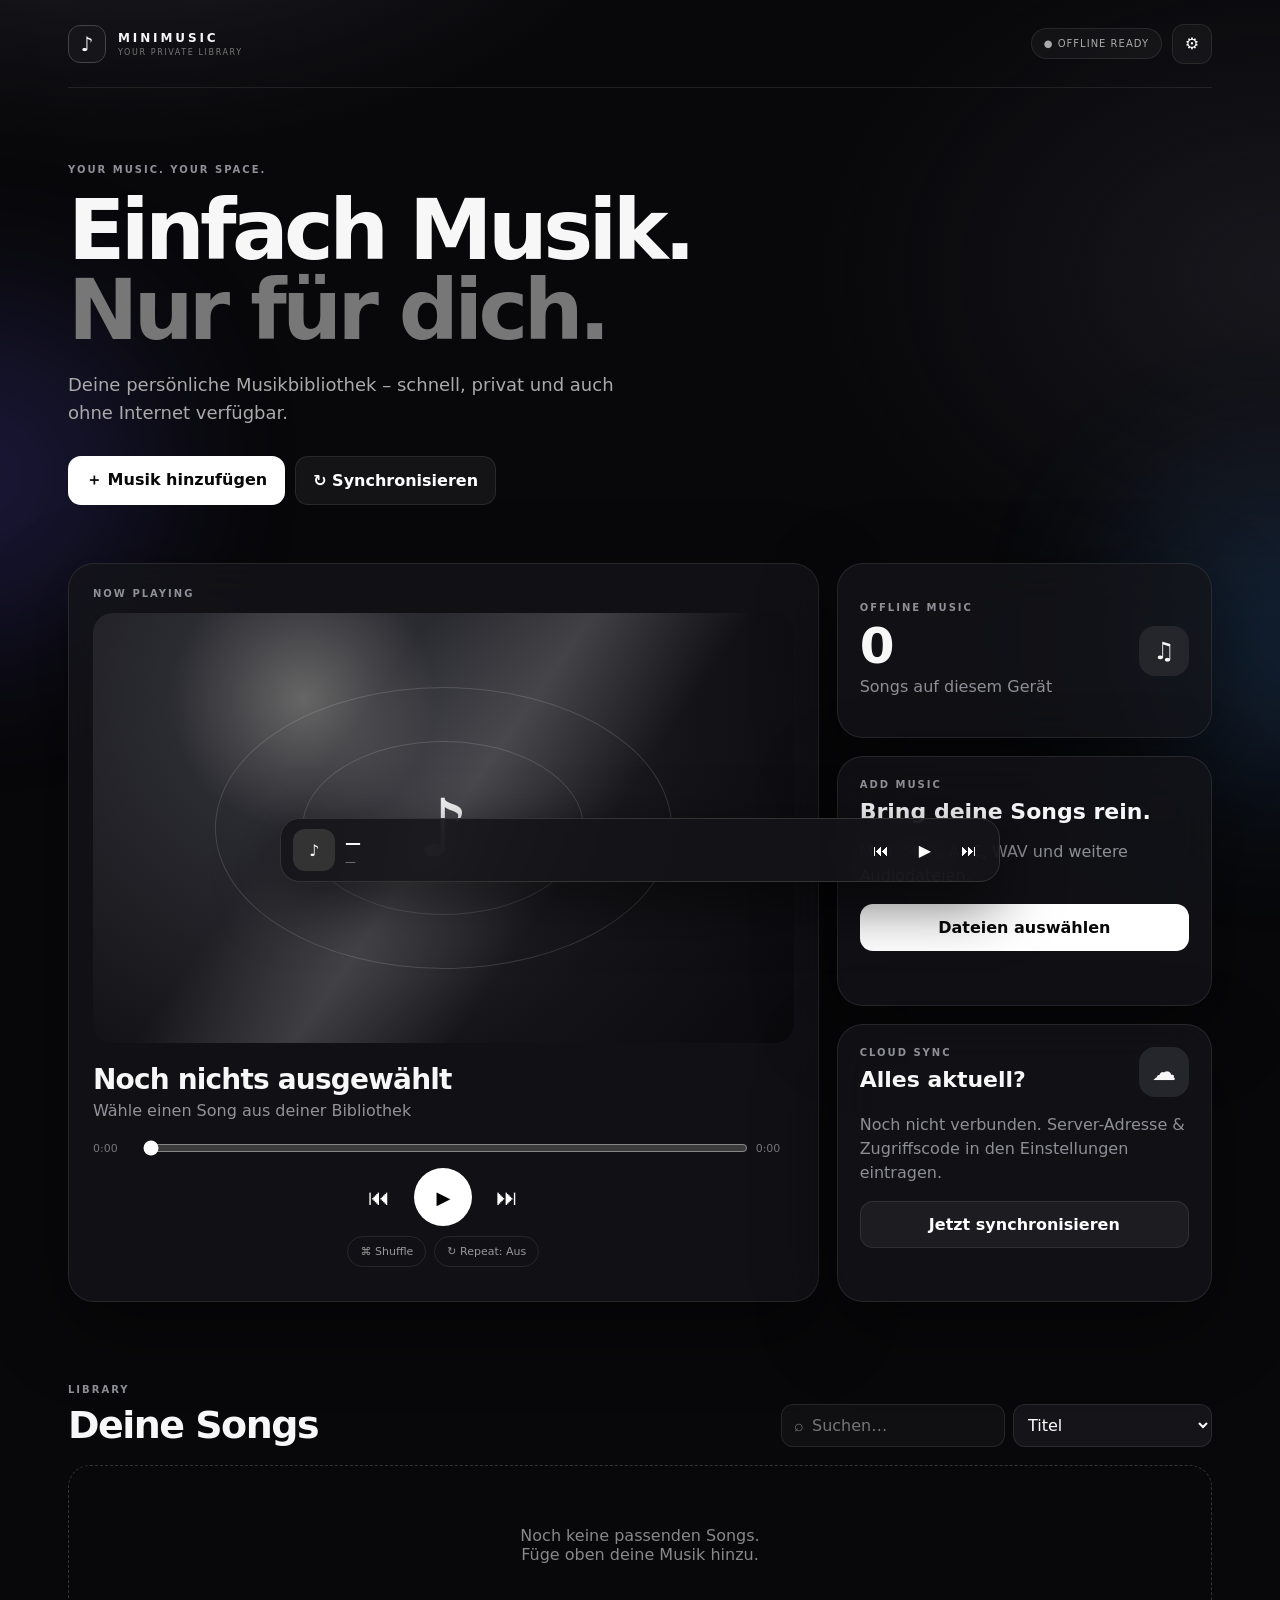
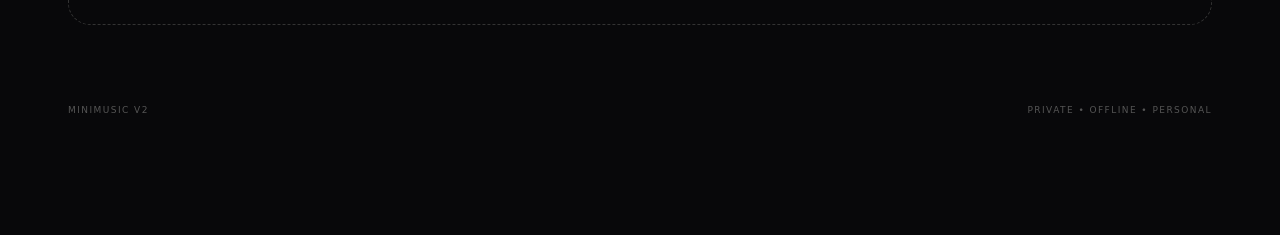
==== docs/index.html @ 5c09c785 "Add files via upload" ====
<!doctype html>
<html lang="de">
<head>
<meta charset="utf-8">
<meta name="viewport" content="width=device-width,initial-scale=1,viewport-fit=cover">
<meta name="theme-color" content="#08080a">
<meta name="apple-mobile-web-app-capable" content="yes">
<meta name="apple-mobile-web-app-status-bar-style" content="black-translucent">
<meta name="apple-mobile-web-app-title" content="MiniMusic">
<link rel="manifest" href="manifest.webmanifest">
<link rel="apple-touch-icon" href="icon.svg">
<link rel="stylesheet" href="styles.css">
<title>MiniMusic</title>
</head>
<body>
<div class="ambient ambient-a"></div><div class="ambient ambient-b"></div>

<div class="app-shell">
<header class="topbar">
  <div class="brand"><div class="brand-mark">♪</div><div><div class="brand-name">MINIMUSIC</div><div class="brand-sub">YOUR PRIVATE LIBRARY</div></div></div>
  <div class="top-actions"><span id="connection" class="pill">● OFFLINE READY</span><button class="icon-btn" id="settingsBtn" aria-label="Einstellungen">⚙</button></div>
</header>

<main>
<section class="hero">
  <div class="eyebrow">YOUR MUSIC. YOUR SPACE.</div>
  <h1>Einfach Musik.<br><span>Nur für dich.</span></h1>
  <p>Deine persönliche Musikbibliothek – schnell, privat und auch ohne Internet verfügbar.</p>
  <div class="hero-actions"><button class="btn light" id="heroImport">＋ Musik hinzufügen</button><button class="btn glass" id="heroSync">↻ Synchronisieren</button></div>
</section>

<section class="dashboard-grid">
  <div class="card now-card">
    <div class="card-label">NOW PLAYING</div>
    <div class="art" id="heroArt"><div class="art-note">♪</div><div class="art-shine"></div></div>
    <div class="now-title" id="heroTitle">Noch nichts ausgewählt</div>
    <div class="now-artist" id="heroArtist">Wähle einen Song aus deiner Bibliothek</div>
    <div class="timeline"><span id="elapsed">0:00</span><input id="progress" type="range" min="0" max="100" value="0"><span id="duration">0:00</span></div>
    <div class="transport"><button id="prev">⏮</button><button class="play-big" id="play">▶</button><button id="next">⏭</button></div>
    <div class="transport secondary"><button id="shuffle">⌘ Shuffle</button><button id="repeat">↻ Repeat: Aus</button></div>
  </div>

  <div class="side-stack">
    <div class="card stat-card"><div><div class="card-label">OFFLINE MUSIC</div><div class="stat" id="songCount">0</div><div class="muted">Songs auf diesem Gerät</div></div><div class="stat-icon">♫</div></div>
    <div class="card upload-card"><div class="card-label">ADD MUSIC</div><h2>Bring deine Songs rein.</h2><p>MP3, M4A, AAC, WAV und weitere Audiodateien.</p><button class="btn light full" id="importBtn">Dateien auswählen</button><input id="fileInput" type="file" accept="audio/*" multiple hidden></div>
    <div class="card sync-card"><div class="row"><div><div class="card-label">CLOUD SYNC</div><h2>Alles aktuell?</h2></div><div class="sync-orb">☁</div></div><p id="syncText">Bereit für deinen privaten Sync-Server.</p><button class="btn glass full" id="syncBtn">Jetzt synchronisieren</button></div>
  </div>
</section>

<section class="library-section">
  <div class="section-head"><div><div class="eyebrow">LIBRARY</div><h2>Deine Songs</h2></div><div class="library-tools"><label class="search"><span>⌕</span><input id="search" placeholder="Suchen…"></label><select id="sort"><option value="title">Titel</option><option value="newest">Zuletzt hinzugefügt</option></select></div></div>
  <div id="library" class="library"></div>
</section>
</main>

<footer><span>MINIMUSIC V2</span><span>PRIVATE • OFFLINE • PERSONAL</span></footer>
</div>

<div class="bottom-player" id="bottomPlayer" hidden><div class="mini-art">♪</div><div class="mini-meta"><b id="miniTitle">—</b><span id="miniArtist">—</span></div><button id="miniPrev">⏮</button><button id="miniPlay">▶</button><button id="miniNext">⏭</button></div>

<dialog id="settingsDialog"><div class="dialog">
  <div class="dialog-head"><div><div class="eyebrow">SETTINGS</div><h2>MiniMusic</h2></div><button class="icon-btn" id="closeSettings">×</button></div>

  <div class="setting-block">
    <b>Cloud-Server</b>
    <p>Verbindung zu deinem privaten MiniMusic-Server (auf deinem PC oder gehostet). Der Zugriffscode wird nur auf diesem Gerät gespeichert, nicht im App-Code.</p>
    <label class="field-label" for="apiBaseInput">Server-Adresse</label>
    <input id="apiBaseInput" type="url" placeholder="https://deine-öffentliche-adresse">
    <label class="field-label" for="apiTokenInput">Zugriffscode</label>
    <input id="apiTokenInput" type="password" placeholder="Zugriffscode vom Server">
    <button class="btn light full" id="saveApiSettings" style="margin-top:10px">Verbindung speichern</button>
    <p id="apiStatus" class="muted small"></p>
  </div>

  <div class="setting"><div><b>Nur WLAN synchronisieren</b><p>Verhindert große Downloads über mobile Daten.</p></div><label class="switch"><input id="wifiOnly" type="checkbox" checked><span></span></label></div>
  <div class="setting"><div><b>Offline-Speicher</b><p id="storageInfo">Wird berechnet…</p></div></div>
  <div class="setting"><div><b>App installieren</b><p>Auf iPhone: Safari → Teilen → Zum Home-Bildschirm.</p></div></div>
</div></dialog>

<div id="toast" class="toast"></div>
<audio id="audio" preload="metadata"></audio>
<script src="config.js"></script><script src="app.js"></script>
</body>
</html>
---- docs/styles.css ----
:root{--bg:#08080a;--panel:rgba(22,22,27,.72);--line:rgba(255,255,255,.09);--text:#f7f7f8;--muted:#96969f;--soft:#1c1c22;--accent:#fff;--shadow:0 24px 80px rgba(0,0,0,.45);font-family:-apple-system,BlinkMacSystemFont,"SF Pro Display","Inter",system-ui,sans-serif;color-scheme:dark}
*{box-sizing:border-box}html{background:var(--bg);scroll-behavior:smooth}body{margin:0;min-height:100vh;background:radial-gradient(1000px 600px at 10% -10%,#22222b 0%,transparent 55%),radial-gradient(800px 600px at 100% 15%,#17171d 0%,transparent 58%),var(--bg);color:var(--text);overflow-x:hidden}.ambient{position:fixed;filter:blur(90px);opacity:.2;pointer-events:none;border-radius:50%;z-index:0}.ambient-a{width:320px;height:320px;left:-180px;top:35%;background:#6d5dfc}.ambient-b{width:280px;height:280px;right:-140px;top:55%;background:#4e9fff}
button,input,select{font:inherit}button{cursor:pointer}.app-shell{position:relative;z-index:1;max-width:1200px;margin:auto;padding:0 28px 120px}.topbar{height:88px;display:flex;align-items:center;justify-content:space-between;border-bottom:1px solid var(--line)}.brand{display:flex;gap:12px;align-items:center}.brand-mark{width:38px;height:38px;border:1px solid #444;border-radius:12px;display:grid;place-items:center;background:#15151a;font-size:20px}.brand-name{font-size:12px;letter-spacing:.24em;font-weight:800}.brand-sub{font-size:8px;color:#777;letter-spacing:.2em;margin-top:3px}.top-actions{display:flex;gap:10px;align-items:center}.pill{font-size:10px;letter-spacing:.1em;border:1px solid var(--line);background:rgba(255,255,255,.035);padding:9px 12px;border-radius:999px;color:#aaa}.icon-btn{width:40px;height:40px;border:1px solid var(--line);background:rgba(255,255,255,.035);color:#fff;border-radius:12px}
.hero{padding:76px 0 58px;max-width:780px}.eyebrow,.card-label{font-size:10px;letter-spacing:.2em;font-weight:800;color:#8f8f98}.hero h1{font-size:clamp(48px,7vw,84px);line-height:.95;letter-spacing:-.055em;margin:16px 0 20px}.hero h1 span{color:#777}.hero p{font-size:18px;line-height:1.6;color:#aaa;max-width:590px}.hero-actions{display:flex;gap:10px;margin-top:28px}.btn{border:1px solid var(--line);border-radius:13px;padding:13px 17px;font-weight:750}.btn.light{background:#fff;color:#08080a}.btn.glass{background:rgba(255,255,255,.05);color:#fff}.btn.full{width:100%}
.dashboard-grid{display:grid;grid-template-columns:minmax(0,1.5fr) minmax(300px,.75fr);gap:18px}.card{border:1px solid var(--line);background:var(--panel);backdrop-filter:blur(24px);border-radius:26px;box-shadow:var(--shadow)}.now-card{padding:24px}.art{height:min(430px,42vw);min-height:280px;border-radius:20px;margin:14px 0 20px;position:relative;overflow:hidden;background:radial-gradient(circle at 30% 20%,#666 0,#2b2b32 22%,#141418 65%,#0a0a0d 100%);display:grid;place-items:center}.art:before,.art:after{content:"";position:absolute;border-radius:50%;border:1px solid rgba(255,255,255,.14)}.art:before{width:65%;height:65%}.art:after{width:40%;height:40%}.art-note{font-size:80px;z-index:2}.art-shine{position:absolute;inset:-50%;background:linear-gradient(115deg,transparent 42%,rgba(255,255,255,.16) 50%,transparent 58%);transform:rotate(10deg);animation:shine 7s infinite}@keyframes shine{0%,60%{transform:translateX(-35%) rotate(10deg)}100%{transform:translateX(35%) rotate(10deg)}}.now-title{font-size:28px;font-weight:800;letter-spacing:-.03em;white-space:nowrap;overflow:hidden;text-overflow:ellipsis}.now-artist{color:#92929a;margin-top:5px}.timeline{display:grid;grid-template-columns:38px 1fr 38px;gap:10px;align-items:center;color:#777;font-size:11px;margin-top:18px}.timeline input{width:100%;accent-color:white}.transport{display:flex;justify-content:center;gap:14px;margin:10px 0}.transport button{border:0;background:none;color:#fff;font-size:22px;padding:10px}.transport .play-big{width:58px;height:58px;border-radius:50%;background:#fff;color:#000;font-size:18px}.transport.secondary{gap:8px}.transport.secondary button{font-size:11px;color:#999;border:1px solid var(--line);border-radius:999px;padding:8px 12px}
.side-stack{display:grid;gap:18px}.stat-card,.upload-card,.sync-card{padding:22px}.stat-card{display:flex;justify-content:space-between;align-items:center;min-height:140px}.stat{font-size:50px;font-weight:850;letter-spacing:-.06em;margin-top:4px}.muted,.upload-card p,.sync-card p{color:#8e8e97;line-height:1.5}.stat-icon,.sync-orb{width:50px;height:50px;border-radius:16px;background:#25252c;display:grid;place-items:center;font-size:24px}.upload-card h2,.sync-card h2{margin:9px 0 5px;font-size:22px}.row{display:flex;align-items:center;justify-content:space-between}
.library-section{padding-top:82px}.section-head{display:flex;justify-content:space-between;gap:20px;align-items:end;margin-bottom:18px}.section-head h2{font-size:38px;letter-spacing:-.04em;margin:8px 0 0}.library-tools{display:flex;gap:8px}.search{display:flex;gap:8px;align-items:center;border:1px solid var(--line);background:rgba(255,255,255,.035);border-radius:12px;padding:0 12px;color:#777}.search input{width:180px;background:none;border:0;outline:0;color:#fff;padding:11px 0}.library-tools select{border:1px solid var(--line);background:#151519;color:#fff;border-radius:12px;padding:0 10px}.library{display:grid;gap:8px}.song{display:grid;grid-template-columns:48px 1fr auto auto;align-items:center;gap:14px;padding:12px 14px;border:1px solid transparent;border-radius:17px;background:rgba(255,255,255,.025);transition:.2s}.song:hover{background:rgba(255,255,255,.06);border-color:var(--line)}.song-art{width:48px;height:48px;border-radius:13px;background:linear-gradient(145deg,#333,#121216);display:grid;place-items:center}.song-title{font-weight:750;white-space:nowrap;overflow:hidden;text-overflow:ellipsis}.song-sub{font-size:12px;color:#777;margin-top:4px}.song-actions{display:flex;gap:6px}.song-actions button{border:1px solid var(--line);background:#18181d;color:#fff;border-radius:10px;padding:8px 10px}.empty{padding:60px 20px;text-align:center;border:1px dashed #333;border-radius:22px;color:#888}footer{display:flex;justify-content:space-between;color:#555;font-size:9px;letter-spacing:.16em;margin-top:80px}
.bottom-player{position:fixed;z-index:20;left:50%;transform:translateX(-50%);bottom:18px;width:min(720px,calc(100% - 28px));background:rgba(20,20,24,.88);border:1px solid #333;border-radius:20px;backdrop-filter:blur(24px);padding:10px 12px;display:flex;align-items:center;gap:10px;box-shadow:0 20px 60px #0009}.mini-art{width:42px;height:42px;border-radius:12px;background:#333;display:grid;place-items:center}.mini-meta{min-width:0;flex:1}.mini-meta b,.mini-meta span{display:block;white-space:nowrap;overflow:hidden;text-overflow:ellipsis}.mini-meta span{font-size:11px;color:#888;margin-top:3px}.bottom-player button{border:0;background:none;color:#fff;padding:10px}
dialog{border:0;background:transparent;color:#fff;max-width:520px;width:calc(100% - 28px)}dialog::backdrop{background:#000b;backdrop-filter:blur(8px)}.dialog{background:#151519;border:1px solid #333;border-radius:24px;padding:22px}.dialog-head{display:flex;justify-content:space-between}.dialog h2{margin:7px 0 20px}.setting{display:flex;justify-content:space-between;align-items:center;border-top:1px solid var(--line);padding:18px 0}.setting p{margin:5px 0 0;color:#888;font-size:13px;line-height:1.5}.switch input{display:none}.switch span{display:block;width:48px;height:28px;border-radius:99px;background:#333;position:relative}.switch span:after{content:"";position:absolute;width:22px;height:22px;border-radius:50%;background:#aaa;top:3px;left:3px;transition:.2s}.switch input:checked+span{background:#fff}.switch input:checked+span:after{left:23px;background:#000}.toast{position:fixed;z-index:50;left:50%;bottom:90px;transform:translateX(-50%) translateY(20px);opacity:0;pointer-events:none;background:#fff;color:#000;padding:11px 16px;border-radius:999px;font-weight:700;font-size:13px;transition:.25s}.toast.show{opacity:1;transform:translateX(-50%) translateY(0)}
@media(max-width:850px){.app-shell{padding:0 16px 120px}.topbar{height:72px}.pill{display:none}.hero{padding:54px 0 38px}.hero h1{font-size:48px}.hero p{font-size:16px}.hero-actions{flex-wrap:wrap}.dashboard-grid{grid-template-columns:1fr}.art{height:72vw}.library-section{padding-top:60px}.section-head{display:block}.library-tools{margin-top:16px}.search{flex:1}.search input{width:100%}.library-tools select{height:42px}.song{grid-template-columns:44px 1fr auto}.song .delete{display:none}.song-art{width:44px;height:44px}.song-actions button{padding:9px}.song-sub{font-size:11px}footer{display:none}}
@media(max-width:500px){.hero h1{font-size:42px}.now-card,.upload-card,.sync-card,.stat-card{border-radius:21px}.art{min-height:250px}.transport.secondary{margin-top:3px}.transport.secondary button{font-size:10px}.library-tools{display:grid;grid-template-columns:1fr 120px}.search input{width:100%}}
.setting-block{border-top:1px solid var(--line);padding:18px 0;display:flex;flex-direction:column;gap:9px}.setting-block b{font-size:15px}.setting-block>p{margin:0 0 4px;color:#888;font-size:13px;line-height:1.5}.field-label{font-size:11px;color:#8f8f98;letter-spacing:.05em;margin-top:4px}.setting-block input{background:#15151a;border:1px solid var(--line);color:#fff;border-radius:11px;padding:11px 12px;outline:0;width:100%}.muted.small{color:#888;font-size:12px;margin:2px 0 0}
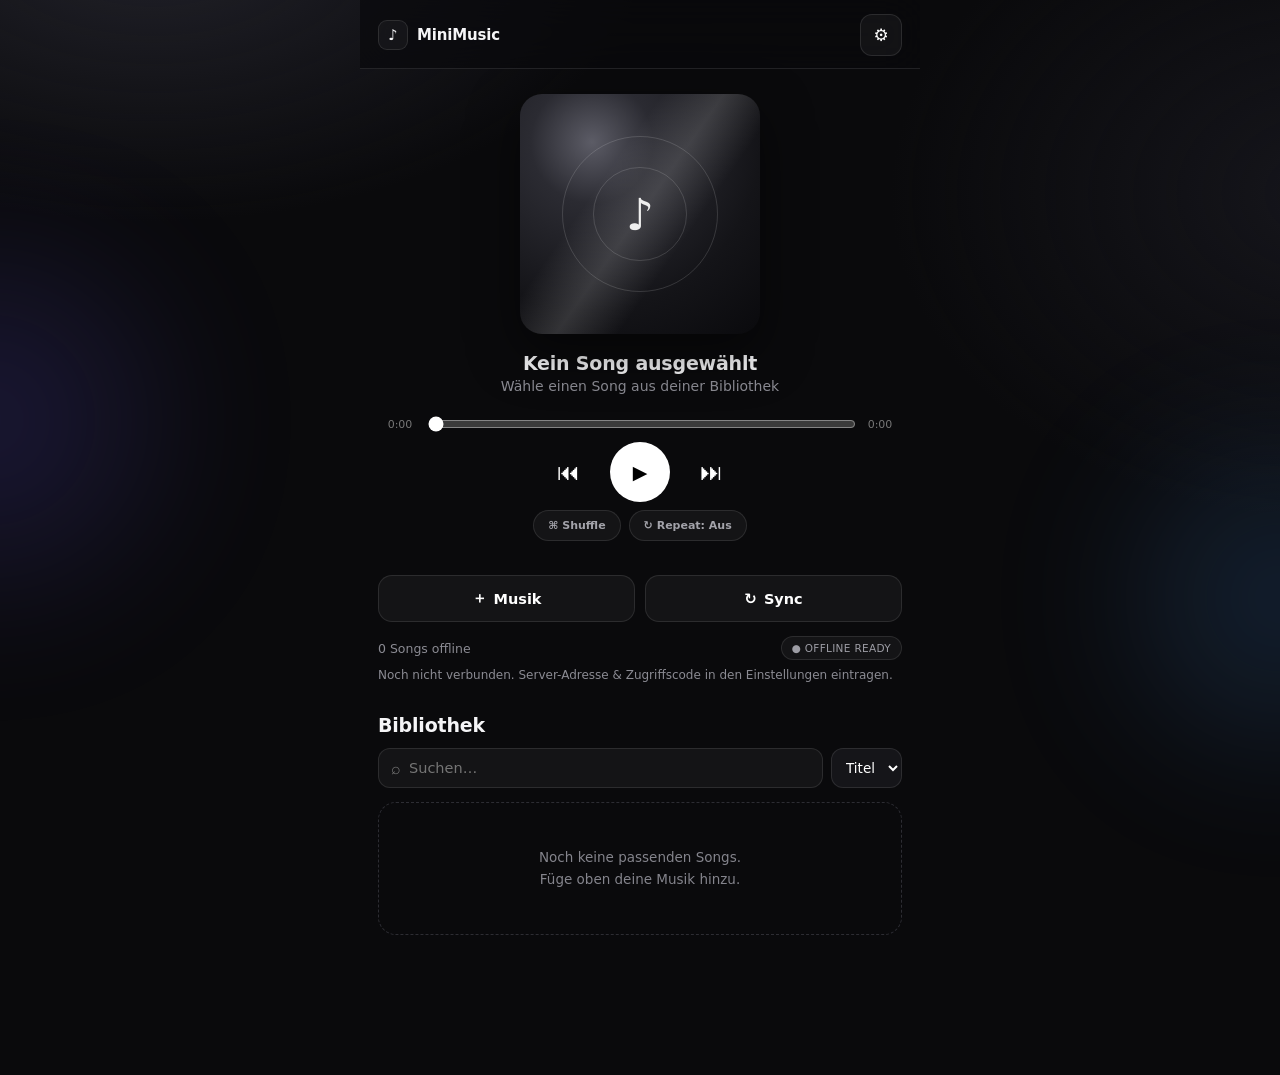
==== commit ac7f0222: "Add files via upload" ====
--- a/docs/index.html
+++ b/docs/index.html
@@ -3,7 +3,7 @@
 <head>
 <meta charset="utf-8">
 <meta name="viewport" content="width=device-width,initial-scale=1,viewport-fit=cover">
-<meta name="theme-color" content="#08080a">
+<meta name="theme-color" content="#0a0a0c">
 <meta name="apple-mobile-web-app-capable" content="yes">
 <meta name="apple-mobile-web-app-status-bar-style" content="black-translucent">
 <meta name="apple-mobile-web-app-title" content="MiniMusic">
@@ -15,67 +15,75 @@
 <body>
 <div class="ambient ambient-a"></div><div class="ambient ambient-b"></div>
 
-<div class="app-shell">
 <header class="topbar">
-  <div class="brand"><div class="brand-mark">♪</div><div><div class="brand-name">MINIMUSIC</div><div class="brand-sub">YOUR PRIVATE LIBRARY</div></div></div>
-  <div class="top-actions"><span id="connection" class="pill">● OFFLINE READY</span><button class="icon-btn" id="settingsBtn" aria-label="Einstellungen">⚙</button></div>
+  <div class="brand"><span class="brand-mark">♪</span>MiniMusic</div>
+  <button class="icon-btn" id="settingsBtn" aria-label="Einstellungen">⚙</button>
 </header>
 
-<main>
-<section class="hero">
-  <div class="eyebrow">YOUR MUSIC. YOUR SPACE.</div>
-  <h1>Einfach Musik.<br><span>Nur für dich.</span></h1>
-  <p>Deine persönliche Musikbibliothek – schnell, privat und auch ohne Internet verfügbar.</p>
-  <div class="hero-actions"><button class="btn light" id="heroImport">＋ Musik hinzufügen</button><button class="btn glass" id="heroSync">↻ Synchronisieren</button></div>
-</section>
+<main class="app-shell">
 
-<section class="dashboard-grid">
-  <div class="card now-card">
-    <div class="card-label">NOW PLAYING</div>
+  <section class="now-playing">
     <div class="art" id="heroArt"><div class="art-note">♪</div><div class="art-shine"></div></div>
-    <div class="now-title" id="heroTitle">Noch nichts ausgewählt</div>
+    <div class="now-title" id="heroTitle">Kein Song ausgewählt</div>
     <div class="now-artist" id="heroArtist">Wähle einen Song aus deiner Bibliothek</div>
     <div class="timeline"><span id="elapsed">0:00</span><input id="progress" type="range" min="0" max="100" value="0"><span id="duration">0:00</span></div>
-    <div class="transport"><button id="prev">⏮</button><button class="play-big" id="play">▶</button><button id="next">⏭</button></div>
+    <div class="transport"><button id="prev" aria-label="Zurück">⏮</button><button class="play-big" id="play" aria-label="Abspielen">▶</button><button id="next" aria-label="Weiter">⏭</button></div>
     <div class="transport secondary"><button id="shuffle">⌘ Shuffle</button><button id="repeat">↻ Repeat: Aus</button></div>
+  </section>
+
+  <section class="quick-actions">
+    <button class="action-btn" id="importBtn"><span class="ico">＋</span>Musik</button>
+    <button class="action-btn" id="syncBtn"><span class="ico">↻</span>Sync</button>
+    <input id="fileInput" type="file" accept="audio/*" multiple hidden>
+    <button id="heroImport" class="visually-hidden" tabindex="-1" aria-hidden="true"></button>
+    <button id="heroSync" class="visually-hidden" tabindex="-1" aria-hidden="true"></button>
+  </section>
+  <div class="status-row">
+    <span><span id="songCount">0</span> Songs offline</span>
+    <span id="connection" class="pill">● OFFLINE READY</span>
   </div>
+  <p id="syncText" class="muted small">Bereit für deinen privaten Sync-Server.</p>
 
-  <div class="side-stack">
-    <div class="card stat-card"><div><div class="card-label">OFFLINE MUSIC</div><div class="stat" id="songCount">0</div><div class="muted">Songs auf diesem Gerät</div></div><div class="stat-icon">♫</div></div>
-    <div class="card upload-card"><div class="card-label">ADD MUSIC</div><h2>Bring deine Songs rein.</h2><p>MP3, M4A, AAC, WAV und weitere Audiodateien.</p><button class="btn light full" id="importBtn">Dateien auswählen</button><input id="fileInput" type="file" accept="audio/*" multiple hidden></div>
-    <div class="card sync-card"><div class="row"><div><div class="card-label">CLOUD SYNC</div><h2>Alles aktuell?</h2></div><div class="sync-orb">☁</div></div><p id="syncText">Bereit für deinen privaten Sync-Server.</p><button class="btn glass full" id="syncBtn">Jetzt synchronisieren</button></div>
-  </div>
-</section>
+  <section class="library-section">
+    <div class="section-head">
+      <h2>Bibliothek</h2>
+      <div class="library-tools">
+        <label class="search"><span>⌕</span><input id="search" placeholder="Suchen…"></label>
+        <select id="sort"><option value="title">Titel</option><option value="newest">Neu</option></select>
+      </div>
+    </div>
+    <div id="library" class="library"></div>
+  </section>
 
-<section class="library-section">
-  <div class="section-head"><div><div class="eyebrow">LIBRARY</div><h2>Deine Songs</h2></div><div class="library-tools"><label class="search"><span>⌕</span><input id="search" placeholder="Suchen…"></label><select id="sort"><option value="title">Titel</option><option value="newest">Zuletzt hinzugefügt</option></select></div></div>
-  <div id="library" class="library"></div>
-</section>
 </main>
 
-<footer><span>MINIMUSIC V2</span><span>PRIVATE • OFFLINE • PERSONAL</span></footer>
+<div class="mini-player" id="bottomPlayer">
+  <div class="mini-art">♪</div>
+  <div class="mini-meta"><b id="miniTitle">—</b><span id="miniArtist">—</span></div>
+  <button id="miniPrev" aria-label="Zurück">⏮</button><button id="miniPlay" aria-label="Abspielen">▶</button><button id="miniNext" aria-label="Weiter">⏭</button>
 </div>
 
-<div class="bottom-player" id="bottomPlayer" hidden><div class="mini-art">♪</div><div class="mini-meta"><b id="miniTitle">—</b><span id="miniArtist">—</span></div><button id="miniPrev">⏮</button><button id="miniPlay">▶</button><button id="miniNext">⏭</button></div>
+<dialog id="settingsDialog" class="sheet">
+  <div class="sheet-inner">
+    <div class="grabber"></div>
+    <div class="sheet-head"><h2>Einstellungen</h2><button class="icon-btn" id="closeSettings" aria-label="Schließen">×</button></div>
 
-<dialog id="settingsDialog"><div class="dialog">
-  <div class="dialog-head"><div><div class="eyebrow">SETTINGS</div><h2>MiniMusic</h2></div><button class="icon-btn" id="closeSettings">×</button></div>
+    <div class="setting-block">
+      <b>Cloud-Server</b>
+      <p>Verbindung zu deinem privaten MiniMusic-Server. Der Zugriffscode wird nur auf diesem Gerät gespeichert.</p>
+      <label class="field-label" for="apiBaseInput">Server-Adresse</label>
+      <input id="apiBaseInput" type="url" placeholder="https://deine-öffentliche-adresse">
+      <label class="field-label" for="apiTokenInput">Zugriffscode</label>
+      <input id="apiTokenInput" type="password" placeholder="Zugriffscode vom Server">
+      <button class="btn light full" id="saveApiSettings">Verbindung speichern</button>
+      <p id="apiStatus" class="muted small"></p>
+    </div>
 
-  <div class="setting-block">
-    <b>Cloud-Server</b>
-    <p>Verbindung zu deinem privaten MiniMusic-Server (auf deinem PC oder gehostet). Der Zugriffscode wird nur auf diesem Gerät gespeichert, nicht im App-Code.</p>
-    <label class="field-label" for="apiBaseInput">Server-Adresse</label>
-    <input id="apiBaseInput" type="url" placeholder="https://deine-öffentliche-adresse">
-    <label class="field-label" for="apiTokenInput">Zugriffscode</label>
-    <input id="apiTokenInput" type="password" placeholder="Zugriffscode vom Server">
-    <button class="btn light full" id="saveApiSettings" style="margin-top:10px">Verbindung speichern</button>
-    <p id="apiStatus" class="muted small"></p>
+    <div class="setting"><div><b>Nur WLAN synchronisieren</b><p>Hinweis für dich selbst — Safari auf iOS kann das nicht technisch erzwingen.</p></div><label class="switch"><input id="wifiOnly" type="checkbox" checked><span></span></label></div>
+    <div class="setting"><div><b>Offline-Speicher</b><p id="storageInfo">Wird berechnet…</p></div></div>
+    <div class="setting"><div><b>App installieren</b><p>Safari → Teilen → Zum Home-Bildschirm.</p></div></div>
   </div>
-
-  <div class="setting"><div><b>Nur WLAN synchronisieren</b><p>Verhindert große Downloads über mobile Daten.</p></div><label class="switch"><input id="wifiOnly" type="checkbox" checked><span></span></label></div>
-  <div class="setting"><div><b>Offline-Speicher</b><p id="storageInfo">Wird berechnet…</p></div></div>
-  <div class="setting"><div><b>App installieren</b><p>Auf iPhone: Safari → Teilen → Zum Home-Bildschirm.</p></div></div>
-</div></dialog>
+</dialog>
 
 <div id="toast" class="toast"></div>
 <audio id="audio" preload="metadata"></audio>
--- a/docs/styles.css
+++ b/docs/styles.css
@@ -1,12 +1,148 @@
-:root{--bg:#08080a;--panel:rgba(22,22,27,.72);--line:rgba(255,255,255,.09);--text:#f7f7f8;--muted:#96969f;--soft:#1c1c22;--accent:#fff;--shadow:0 24px 80px rgba(0,0,0,.45);font-family:-apple-system,BlinkMacSystemFont,"SF Pro Display","Inter",system-ui,sans-serif;color-scheme:dark}
-*{box-sizing:border-box}html{background:var(--bg);scroll-behavior:smooth}body{margin:0;min-height:100vh;background:radial-gradient(1000px 600px at 10% -10%,#22222b 0%,transparent 55%),radial-gradient(800px 600px at 100% 15%,#17171d 0%,transparent 58%),var(--bg);color:var(--text);overflow-x:hidden}.ambient{position:fixed;filter:blur(90px);opacity:.2;pointer-events:none;border-radius:50%;z-index:0}.ambient-a{width:320px;height:320px;left:-180px;top:35%;background:#6d5dfc}.ambient-b{width:280px;height:280px;right:-140px;top:55%;background:#4e9fff}
-button,input,select{font:inherit}button{cursor:pointer}.app-shell{position:relative;z-index:1;max-width:1200px;margin:auto;padding:0 28px 120px}.topbar{height:88px;display:flex;align-items:center;justify-content:space-between;border-bottom:1px solid var(--line)}.brand{display:flex;gap:12px;align-items:center}.brand-mark{width:38px;height:38px;border:1px solid #444;border-radius:12px;display:grid;place-items:center;background:#15151a;font-size:20px}.brand-name{font-size:12px;letter-spacing:.24em;font-weight:800}.brand-sub{font-size:8px;color:#777;letter-spacing:.2em;margin-top:3px}.top-actions{display:flex;gap:10px;align-items:center}.pill{font-size:10px;letter-spacing:.1em;border:1px solid var(--line);background:rgba(255,255,255,.035);padding:9px 12px;border-radius:999px;color:#aaa}.icon-btn{width:40px;height:40px;border:1px solid var(--line);background:rgba(255,255,255,.035);color:#fff;border-radius:12px}
-.hero{padding:76px 0 58px;max-width:780px}.eyebrow,.card-label{font-size:10px;letter-spacing:.2em;font-weight:800;color:#8f8f98}.hero h1{font-size:clamp(48px,7vw,84px);line-height:.95;letter-spacing:-.055em;margin:16px 0 20px}.hero h1 span{color:#777}.hero p{font-size:18px;line-height:1.6;color:#aaa;max-width:590px}.hero-actions{display:flex;gap:10px;margin-top:28px}.btn{border:1px solid var(--line);border-radius:13px;padding:13px 17px;font-weight:750}.btn.light{background:#fff;color:#08080a}.btn.glass{background:rgba(255,255,255,.05);color:#fff}.btn.full{width:100%}
-.dashboard-grid{display:grid;grid-template-columns:minmax(0,1.5fr) minmax(300px,.75fr);gap:18px}.card{border:1px solid var(--line);background:var(--panel);backdrop-filter:blur(24px);border-radius:26px;box-shadow:var(--shadow)}.now-card{padding:24px}.art{height:min(430px,42vw);min-height:280px;border-radius:20px;margin:14px 0 20px;position:relative;overflow:hidden;background:radial-gradient(circle at 30% 20%,#666 0,#2b2b32 22%,#141418 65%,#0a0a0d 100%);display:grid;place-items:center}.art:before,.art:after{content:"";position:absolute;border-radius:50%;border:1px solid rgba(255,255,255,.14)}.art:before{width:65%;height:65%}.art:after{width:40%;height:40%}.art-note{font-size:80px;z-index:2}.art-shine{position:absolute;inset:-50%;background:linear-gradient(115deg,transparent 42%,rgba(255,255,255,.16) 50%,transparent 58%);transform:rotate(10deg);animation:shine 7s infinite}@keyframes shine{0%,60%{transform:translateX(-35%) rotate(10deg)}100%{transform:translateX(35%) rotate(10deg)}}.now-title{font-size:28px;font-weight:800;letter-spacing:-.03em;white-space:nowrap;overflow:hidden;text-overflow:ellipsis}.now-artist{color:#92929a;margin-top:5px}.timeline{display:grid;grid-template-columns:38px 1fr 38px;gap:10px;align-items:center;color:#777;font-size:11px;margin-top:18px}.timeline input{width:100%;accent-color:white}.transport{display:flex;justify-content:center;gap:14px;margin:10px 0}.transport button{border:0;background:none;color:#fff;font-size:22px;padding:10px}.transport .play-big{width:58px;height:58px;border-radius:50%;background:#fff;color:#000;font-size:18px}.transport.secondary{gap:8px}.transport.secondary button{font-size:11px;color:#999;border:1px solid var(--line);border-radius:999px;padding:8px 12px}
-.side-stack{display:grid;gap:18px}.stat-card,.upload-card,.sync-card{padding:22px}.stat-card{display:flex;justify-content:space-between;align-items:center;min-height:140px}.stat{font-size:50px;font-weight:850;letter-spacing:-.06em;margin-top:4px}.muted,.upload-card p,.sync-card p{color:#8e8e97;line-height:1.5}.stat-icon,.sync-orb{width:50px;height:50px;border-radius:16px;background:#25252c;display:grid;place-items:center;font-size:24px}.upload-card h2,.sync-card h2{margin:9px 0 5px;font-size:22px}.row{display:flex;align-items:center;justify-content:space-between}
-.library-section{padding-top:82px}.section-head{display:flex;justify-content:space-between;gap:20px;align-items:end;margin-bottom:18px}.section-head h2{font-size:38px;letter-spacing:-.04em;margin:8px 0 0}.library-tools{display:flex;gap:8px}.search{display:flex;gap:8px;align-items:center;border:1px solid var(--line);background:rgba(255,255,255,.035);border-radius:12px;padding:0 12px;color:#777}.search input{width:180px;background:none;border:0;outline:0;color:#fff;padding:11px 0}.library-tools select{border:1px solid var(--line);background:#151519;color:#fff;border-radius:12px;padding:0 10px}.library{display:grid;gap:8px}.song{display:grid;grid-template-columns:48px 1fr auto auto;align-items:center;gap:14px;padding:12px 14px;border:1px solid transparent;border-radius:17px;background:rgba(255,255,255,.025);transition:.2s}.song:hover{background:rgba(255,255,255,.06);border-color:var(--line)}.song-art{width:48px;height:48px;border-radius:13px;background:linear-gradient(145deg,#333,#121216);display:grid;place-items:center}.song-title{font-weight:750;white-space:nowrap;overflow:hidden;text-overflow:ellipsis}.song-sub{font-size:12px;color:#777;margin-top:4px}.song-actions{display:flex;gap:6px}.song-actions button{border:1px solid var(--line);background:#18181d;color:#fff;border-radius:10px;padding:8px 10px}.empty{padding:60px 20px;text-align:center;border:1px dashed #333;border-radius:22px;color:#888}footer{display:flex;justify-content:space-between;color:#555;font-size:9px;letter-spacing:.16em;margin-top:80px}
-.bottom-player{position:fixed;z-index:20;left:50%;transform:translateX(-50%);bottom:18px;width:min(720px,calc(100% - 28px));background:rgba(20,20,24,.88);border:1px solid #333;border-radius:20px;backdrop-filter:blur(24px);padding:10px 12px;display:flex;align-items:center;gap:10px;box-shadow:0 20px 60px #0009}.mini-art{width:42px;height:42px;border-radius:12px;background:#333;display:grid;place-items:center}.mini-meta{min-width:0;flex:1}.mini-meta b,.mini-meta span{display:block;white-space:nowrap;overflow:hidden;text-overflow:ellipsis}.mini-meta span{font-size:11px;color:#888;margin-top:3px}.bottom-player button{border:0;background:none;color:#fff;padding:10px}
-dialog{border:0;background:transparent;color:#fff;max-width:520px;width:calc(100% - 28px)}dialog::backdrop{background:#000b;backdrop-filter:blur(8px)}.dialog{background:#151519;border:1px solid #333;border-radius:24px;padding:22px}.dialog-head{display:flex;justify-content:space-between}.dialog h2{margin:7px 0 20px}.setting{display:flex;justify-content:space-between;align-items:center;border-top:1px solid var(--line);padding:18px 0}.setting p{margin:5px 0 0;color:#888;font-size:13px;line-height:1.5}.switch input{display:none}.switch span{display:block;width:48px;height:28px;border-radius:99px;background:#333;position:relative}.switch span:after{content:"";position:absolute;width:22px;height:22px;border-radius:50%;background:#aaa;top:3px;left:3px;transition:.2s}.switch input:checked+span{background:#fff}.switch input:checked+span:after{left:23px;background:#000}.toast{position:fixed;z-index:50;left:50%;bottom:90px;transform:translateX(-50%) translateY(20px);opacity:0;pointer-events:none;background:#fff;color:#000;padding:11px 16px;border-radius:999px;font-weight:700;font-size:13px;transition:.25s}.toast.show{opacity:1;transform:translateX(-50%) translateY(0)}
-@media(max-width:850px){.app-shell{padding:0 16px 120px}.topbar{height:72px}.pill{display:none}.hero{padding:54px 0 38px}.hero h1{font-size:48px}.hero p{font-size:16px}.hero-actions{flex-wrap:wrap}.dashboard-grid{grid-template-columns:1fr}.art{height:72vw}.library-section{padding-top:60px}.section-head{display:block}.library-tools{margin-top:16px}.search{flex:1}.search input{width:100%}.library-tools select{height:42px}.song{grid-template-columns:44px 1fr auto}.song .delete{display:none}.song-art{width:44px;height:44px}.song-actions button{padding:9px}.song-sub{font-size:11px}footer{display:none}}
-@media(max-width:500px){.hero h1{font-size:42px}.now-card,.upload-card,.sync-card,.stat-card{border-radius:21px}.art{min-height:250px}.transport.secondary{margin-top:3px}.transport.secondary button{font-size:10px}.library-tools{display:grid;grid-template-columns:1fr 120px}.search input{width:100%}}
-.setting-block{border-top:1px solid var(--line);padding:18px 0;display:flex;flex-direction:column;gap:9px}.setting-block b{font-size:15px}.setting-block>p{margin:0 0 4px;color:#888;font-size:13px;line-height:1.5}.field-label{font-size:11px;color:#8f8f98;letter-spacing:.05em;margin-top:4px}.setting-block input{background:#15151a;border:1px solid var(--line);color:#fff;border-radius:11px;padding:11px 12px;outline:0;width:100%}.muted.small{color:#888;font-size:12px;margin:2px 0 0}
+:root{
+  --bg:#0a0a0c;--surface:rgba(255,255,255,.045);--surface-hi:rgba(255,255,255,.08);
+  --line:rgba(255,255,255,.10);--text:#f5f5f7;--muted:#8b8b93;
+  --safe-t:env(safe-area-inset-top,0px);--safe-b:env(safe-area-inset-bottom,0px);
+  --safe-l:env(safe-area-inset-left,0px);--safe-r:env(safe-area-inset-right,0px);
+  --topbar-h:calc(var(--safe-t) + 60px);
+  font-family:-apple-system,BlinkMacSystemFont,"SF Pro Text",system-ui,sans-serif;
+  color-scheme:dark;
+}
+*{box-sizing:border-box}
+html{background:var(--bg)}
+body{margin:0;min-height:100dvh;background:
+  radial-gradient(900px 520px at 12% -6%,#212129 0%,transparent 55%),
+  radial-gradient(760px 560px at 104% 18%,#15151b 0%,transparent 58%),var(--bg);
+  color:var(--text);overflow-x:hidden}
+button,input,select{font:inherit;color:inherit}
+button{cursor:pointer;-webkit-tap-highlight-color:transparent}
+:focus-visible{outline:2px solid #fff;outline-offset:2px;border-radius:6px}
+.ambient{position:fixed;filter:blur(90px);opacity:.18;pointer-events:none;border-radius:50%;z-index:0}
+.ambient-a{width:300px;height:300px;left:-160px;top:30%;background:#6d5dfc}
+.ambient-b{width:260px;height:260px;right:-130px;top:52%;background:#4e9fff}
+
+/* ---------- Topbar (respektiert die Statusleiste des iPhones) ---------- */
+.topbar{
+  position:fixed;top:0;left:0;right:0;z-index:40;
+  width:min(100%,560px);margin:0 auto;
+  padding:calc(var(--safe-t) + 14px) max(18px,var(--safe-r)) 12px max(18px,var(--safe-l));
+  display:flex;align-items:center;justify-content:space-between;gap:10px;
+  background:rgba(10,10,12,.68);backdrop-filter:blur(22px);-webkit-backdrop-filter:blur(22px);
+  border-bottom:1px solid var(--line);
+}
+.brand{display:flex;align-items:center;gap:9px;font-size:15px;font-weight:700;letter-spacing:-.01em}
+.brand-mark{width:30px;height:30px;border:1px solid var(--line);border-radius:9px;display:grid;place-items:center;background:var(--surface);font-size:15px}
+.icon-btn{width:42px;height:42px;min-width:42px;border:1px solid var(--line);background:var(--surface);color:#fff;border-radius:12px;font-size:17px;display:grid;place-items:center}
+.icon-btn:active{background:var(--surface-hi)}
+
+/* ---------- Grundgerüst / Scrollbereich ---------- */
+.app-shell{
+  position:relative;z-index:1;max-width:560px;margin:0 auto;
+  padding:calc(var(--topbar-h) + 20px) max(18px,var(--safe-r)) calc(140px + var(--safe-b)) max(18px,var(--safe-l));
+}
+
+/* ---------- Now Playing ---------- */
+.now-playing{padding:6px 4px 22px;text-align:center}
+.art{
+  width:min(56vw,240px);aspect-ratio:1/1;margin:0 auto 18px;border-radius:22px;position:relative;overflow:hidden;
+  background:radial-gradient(circle at 30% 20%,#5c5c66 0,#2b2b32 24%,#141418 66%,#0a0a0d 100%);
+  display:grid;place-items:center;box-shadow:0 18px 50px rgba(0,0,0,.5)
+}
+.art:before,.art:after{content:"";position:absolute;border-radius:50%;border:1px solid rgba(255,255,255,.14)}
+.art:before{width:64%;height:64%}.art:after{width:38%;height:38%}
+.art-note{font-size:44px;z-index:2;color:#eee}
+.art-shine{position:absolute;inset:-50%;background:linear-gradient(115deg,transparent 42%,rgba(255,255,255,.14) 50%,transparent 58%);transform:rotate(10deg);animation:shine 7s infinite}
+@keyframes shine{0%,60%{transform:translateX(-35%) rotate(10deg)}100%{transform:translateX(35%) rotate(10deg)}}
+.now-title{font-size:19px;font-weight:700;letter-spacing:-.01em;white-space:nowrap;overflow:hidden;text-overflow:ellipsis;padding:0 8px}
+.now-artist{color:var(--muted);margin-top:4px;font-size:14px;white-space:nowrap;overflow:hidden;text-overflow:ellipsis;padding:0 8px}
+.timeline{display:grid;grid-template-columns:36px 1fr 36px;gap:8px;align-items:center;color:#777;font-size:11px;margin-top:20px}
+.timeline input{width:100%;accent-color:#fff}
+.transport{display:flex;justify-content:center;align-items:center;gap:22px;margin:8px 0}
+.transport button{border:0;background:none;color:#fff;font-size:23px;padding:8px}
+.transport .play-big{width:60px;height:60px;border-radius:50%;background:#fff;color:#000;font-size:19px;display:grid;place-items:center}
+.transport.secondary{gap:8px;margin-top:2px}
+.transport.secondary button{font-size:11px;font-weight:600;color:#a3a3aa;border:1px solid var(--line);background:var(--surface);border-radius:999px;padding:8px 14px}
+
+/* ---------- Schnellaktionen & Status ---------- */
+.quick-actions{display:flex;gap:10px;margin-top:4px}
+.action-btn{flex:1;display:flex;align-items:center;justify-content:center;gap:7px;border:1px solid var(--line);background:var(--surface);color:#fff;border-radius:14px;padding:13px;font-weight:650;font-size:14.5px}
+.action-btn:active{background:var(--surface-hi)}
+.action-btn .ico{font-size:15px}
+.visually-hidden{position:absolute;width:1px;height:1px;padding:0;margin:-1px;overflow:hidden;clip:rect(0,0,0,0);white-space:nowrap;border:0}
+.status-row{display:flex;justify-content:space-between;align-items:center;margin-top:14px;font-size:12.5px;color:var(--muted)}
+.pill{font-size:10.5px;letter-spacing:.03em;border:1px solid var(--line);background:var(--surface);padding:5px 10px;border-radius:999px;color:#9d9da5;white-space:nowrap}
+.muted{color:var(--muted)}
+.muted.small{font-size:12px;line-height:1.5;margin:6px 0 0}
+
+/* ---------- Bibliothek ---------- */
+.library-section{margin-top:30px}
+.section-head{display:flex;flex-direction:column;gap:12px;margin-bottom:14px}
+.section-head h2{font-size:19px;letter-spacing:-.01em;margin:0}
+.library-tools{display:flex;gap:8px}
+.search{flex:1;display:flex;gap:8px;align-items:center;border:1px solid var(--line);background:var(--surface);border-radius:12px;padding:0 12px;color:#777}
+.search input{flex:1;min-width:0;background:none;border:0;outline:0;color:#fff;padding:11px 0;font-size:14.5px}
+.library-tools select{border:1px solid var(--line);background:#151519;color:#fff;border-radius:12px;padding:0 10px;font-size:13.5px}
+.library{display:grid;gap:7px}
+.song{display:grid;grid-template-columns:40px 1fr auto auto;align-items:center;gap:11px;padding:10px 11px;border-radius:15px;background:var(--surface);transition:background .15s}
+.song-info{min-width:0}
+.song:active{background:var(--surface-hi)}
+.song-art{width:40px;height:40px;border-radius:11px;background:linear-gradient(145deg,#333,#121216);display:grid;place-items:center;font-size:15px}
+.song-title{font-weight:650;font-size:14.5px;white-space:nowrap;overflow:hidden;text-overflow:ellipsis}
+.song-sub{font-size:11.5px;color:#82828a;margin-top:2px;white-space:nowrap;overflow:hidden;text-overflow:ellipsis}
+.song-actions{display:flex;gap:5px}
+.song-actions button{border:0;background:none;color:#fff;border-radius:10px;padding:8px;font-size:15px;min-width:34px}
+.empty{padding:44px 20px;text-align:center;border:1px dashed #2d2d33;border-radius:18px;color:#84848c;font-size:13.5px;line-height:1.6}
+
+/* ---------- Mini-Player (schwebt, kein Layout-Sprung beim Ein-/Ausblenden) ---------- */
+.mini-player{
+  position:fixed;left:0;right:0;bottom:0;z-index:35;
+  width:min(100%,560px);margin:0 auto;
+  padding:12px max(16px,var(--safe-r)) calc(12px + var(--safe-b)) max(16px,var(--safe-l));
+  display:flex;align-items:center;gap:11px;
+  background:rgba(19,19,22,.86);backdrop-filter:blur(24px);-webkit-backdrop-filter:blur(24px);
+  border-top:1px solid var(--line);box-shadow:0 -8px 40px rgba(0,0,0,.35);
+  transform:translateY(110%);opacity:0;pointer-events:none;
+  transition:transform .28s cubic-bezier(.32,.72,0,1),opacity .22s ease;
+}
+.mini-player.show{transform:translateY(0);opacity:1;pointer-events:auto}
+.mini-art{width:38px;height:38px;border-radius:10px;background:#333;display:grid;place-items:center;flex-shrink:0}
+.mini-meta{min-width:0;flex:1}
+.mini-meta b,.mini-meta span{display:block;white-space:nowrap;overflow:hidden;text-overflow:ellipsis}
+.mini-meta b{font-size:13.5px}
+.mini-meta span{font-size:11px;color:#888;margin-top:2px}
+.mini-player button{border:0;background:none;color:#fff;padding:8px;font-size:17px;flex-shrink:0}
+
+/* ---------- Bottom-Sheet Einstellungen ---------- */
+dialog#settingsDialog{position:fixed;left:0;right:0;bottom:0;top:auto;margin:0 auto;width:min(100%,560px);max-width:100vw;border:0;padding:0;background:transparent;color:#fff;max-height:90dvh}
+dialog#settingsDialog::backdrop{background:rgba(0,0,0,.55);backdrop-filter:blur(6px)}
+.sheet-inner{background:#131316;border:1px solid #2a2a30;border-bottom:0;border-radius:22px 22px 0 0;padding:8px 20px calc(20px + var(--safe-b));max-height:90dvh;overflow-y:auto}
+.grabber{width:36px;height:4px;background:#333;border-radius:99px;margin:8px auto 12px}
+.sheet-head{display:flex;justify-content:space-between;align-items:center}
+.sheet-head h2{margin:0;font-size:18px}
+.setting-block{border-top:1px solid var(--line);padding:18px 0;display:flex;flex-direction:column;gap:9px}
+.setting-block:first-of-type{border-top:0;padding-top:6px}
+.setting-block b{font-size:15px}
+.setting-block>p{margin:0 0 4px;color:#888;font-size:13px;line-height:1.5}
+.field-label{font-size:11px;color:#8f8f98;letter-spacing:.03em;margin-top:4px}
+.setting-block input{background:#1a1a1f;border:1px solid var(--line);color:#fff;border-radius:11px;padding:12px;outline:0;width:100%;font-size:14.5px}
+.btn{border:1px solid var(--line);border-radius:13px;padding:13px 17px;font-weight:700}
+.btn.light{background:#fff;color:#0a0a0c}
+.btn.full{width:100%}
+.setting{display:flex;justify-content:space-between;align-items:center;gap:14px;border-top:1px solid var(--line);padding:16px 0}
+.setting p{margin:5px 0 0;color:#888;font-size:12.5px;line-height:1.5}
+.switch{flex-shrink:0}
+.switch input{display:none}
+.switch span{display:block;width:46px;height:27px;border-radius:99px;background:#333;position:relative}
+.switch span:after{content:"";position:absolute;width:21px;height:21px;border-radius:50%;background:#aaa;top:3px;left:3px;transition:.2s}
+.switch input:checked+span{background:#fff}
+.switch input:checked+span:after{left:22px;background:#000}
+
+.toast{position:fixed;z-index:50;left:50%;bottom:calc(24px + var(--safe-b));transform:translateX(-50%) translateY(20px);opacity:0;pointer-events:none;background:#fff;color:#000;padding:11px 16px;border-radius:999px;font-weight:700;font-size:13px;transition:.25s}
+.toast.show{opacity:1;transform:translateX(-50%) translateY(0)}
+
+@media(min-width:560px){
+  body{padding-top:0}
+  .now-playing{padding-top:14px}
+}
+@media(prefers-reduced-motion:reduce){
+  *{animation-duration:.001ms!important;transition-duration:.001ms!important}
+}
